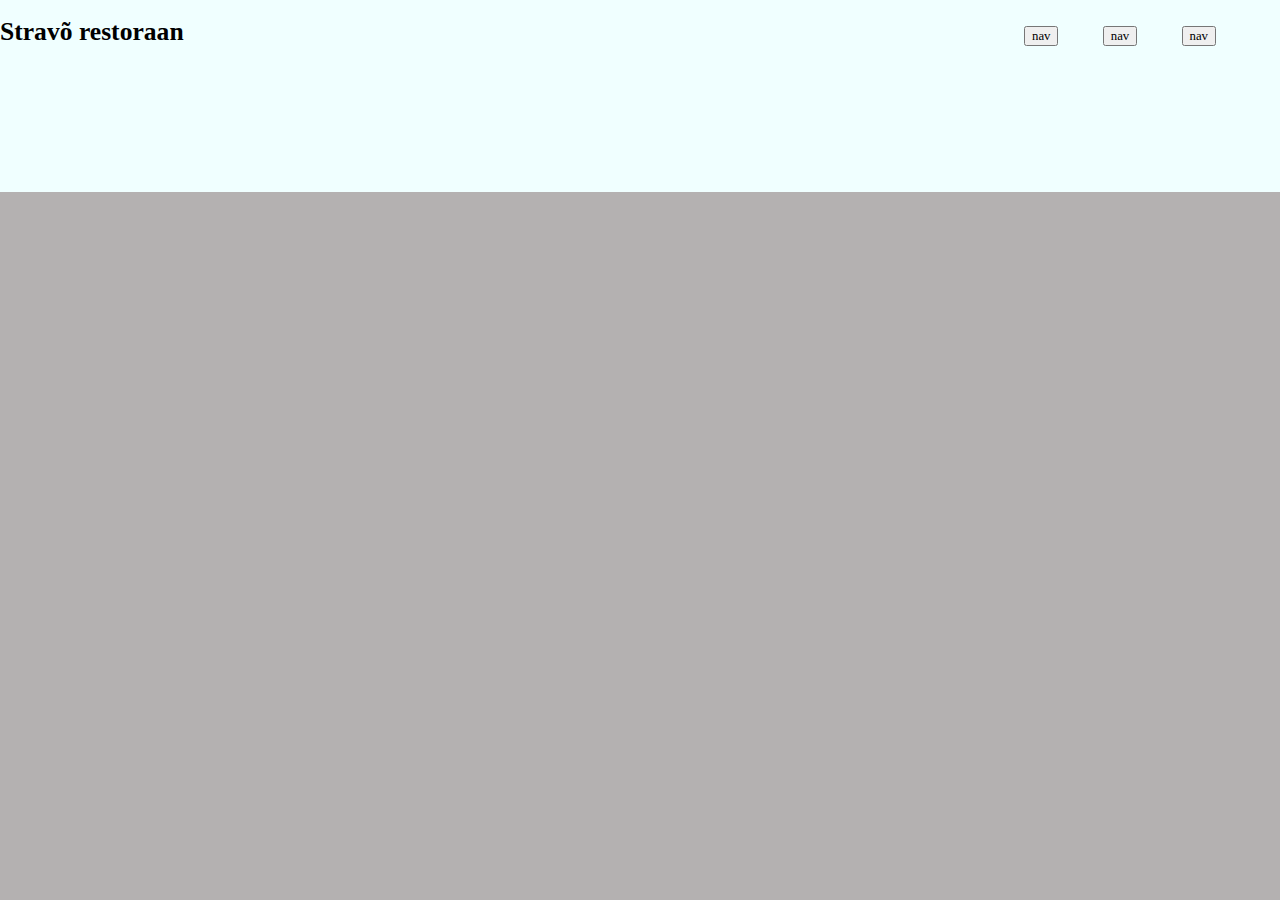
==== pages/info.html @ 5bcd4fba "force start" ====
<!DOCTYPE html>
<html lang="en">
  <head>
    <meta charset="UTF-8" />
    <meta name="viewport" content="width=device-width, initial-scale=1.0" />
    <title>stravõ</title>
    <link rel="stylesheet" href="../css/normalize.css" />
    <link rel="stylesheet" href="../css//header.css" />
    <link rel="stylesheet" href="../css/styleInfo.css" />
  </head>
  <body>
    <header>
      <div class="headerHandler">
        <h1>Stravõ restoraan</h1>
        <nav>
          <div><button class="toSmth" id="pizza">nav</button></div>
          <div><button class="toSmth" id="RENAME_ID">nav</button></div>
          <div><button id="shoper">nav</button></div>
        </nav>
      </div>
    </header>
    <main></main>
    <footer></footer>
  </body>
</html>
---- css/header.css ----
.headerHandler {
    display: flex;
    justify-content: space-between;
    height: 15vw;
    background-color: azure;
}

nav {
    display: flex;
    justify-content: space-between;
    width: 15vw;
    margin: 2vw 5vw 0 0;
}
---- css/styleInfo.css ----
main {
    background-color: #484848;
}

body {
    background-color: #6962627f;
}
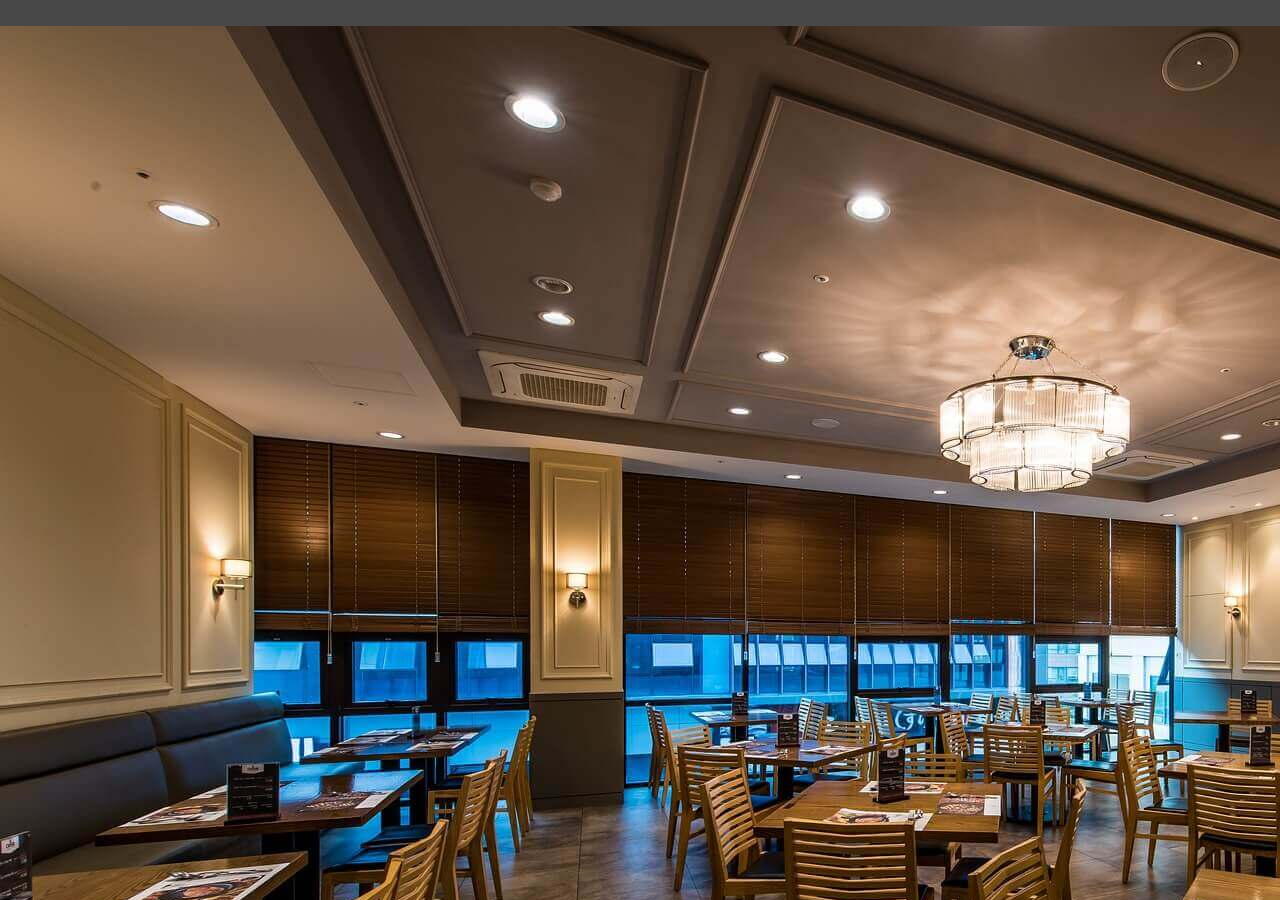
==== commit 6a21f1ac: "React component system" ====
--- a/pages/info.html
+++ b/pages/info.html
@@ -1,25 +1,21 @@
 <!DOCTYPE html>
 <html lang="en">
-  <head>
-    <meta charset="UTF-8" />
-    <meta name="viewport" content="width=device-width, initial-scale=1.0" />
-    <title>stravõ</title>
-    <link rel="stylesheet" href="../css/normalize.css" />
-    <link rel="stylesheet" href="../css//header.css" />
-    <link rel="stylesheet" href="../css/styleInfo.css" />
-  </head>
-  <body>
-    <header>
-      <div class="headerHandler">
-        <h1>Stravõ restoraan</h1>
-        <nav>
-          <div><button class="toSmth" id="pizza">nav</button></div>
-          <div><button class="toSmth" id="RENAME_ID">nav</button></div>
-          <div><button id="shoper">nav</button></div>
-        </nav>
-      </div>
-    </header>
-    <main></main>
-    <footer></footer>
-  </body>
-</html>
+
+<head>
+  <meta charset="UTF-8" />
+  <meta name="viewport" content="width=device-width, initial-scale=1.0" />
+  <title>stravõ</title>
+  <link rel="stylesheet" href="../css/normalize.css" />
+  <link rel="stylesheet" href="../css/globalstyle.css">
+  <link rel="stylesheet" href="../css/header.css" />
+  <link rel="stylesheet" href="../css/styleIndex.css" />
+</head>
+
+<body>
+  <header><!-------header.html-----></header>
+  <main></main>
+  <footer><!-------footer.html-----></footer>
+  <script src="../src/js/componentLoader.js"></script>
+</body>
+
+</html>--- a/css/globalstyle.css
+++ b/css/globalstyle.css
@@ -0,0 +1,36 @@
+div,
+a,
+button,
+nav,
+input {
+    /* border: 2px solid black; use for debug*/
+    border: none;
+    text-decoration: none;
+}
+
+.block {
+    display: flex;
+    justify-content: center;
+}
+
+a {
+    text-decoration: none;
+}
+
+button {
+    background-color: #ffffff00;
+}
+
+main {
+    padding: 0 0 2vw 0;
+}
+
+footer {
+    background-color: #1c1c1c;
+    color: azure;
+}
+
+footer a {
+    text-decoration: underline;
+    color: aqua;
+}--- a/css/header.css
+++ b/css/header.css
@@ -1,13 +1,26 @@
 .headerHandler {
     display: flex;
-    justify-content: space-between;
+    justify-content: space-around;
     height: 15vw;
     background-color: azure;
+    align-items: center;
 }
 
 nav {
     display: flex;
     justify-content: space-between;
-    width: 15vw;
-    margin: 2vw 5vw 0 0;
+    width: 10vw;
+    margin: 2vw 0 0 50vw;
+}
+
+.toSmth>img {
+    width: 2.5vw;
+    border: .15vw solid black;
+    border-radius: .7vw;
+    padding: .5vw;
+}
+
+a {
+    height: 100vw;
+    background-color: #ffffff00;
 }--- a/css/styleIndex.css
+++ b/css/styleIndex.css
@@ -0,0 +1,7 @@
+main {
+    background-color: #484848;
+}
+
+body {
+    background-image: url("../src/img/R.jpg");
+}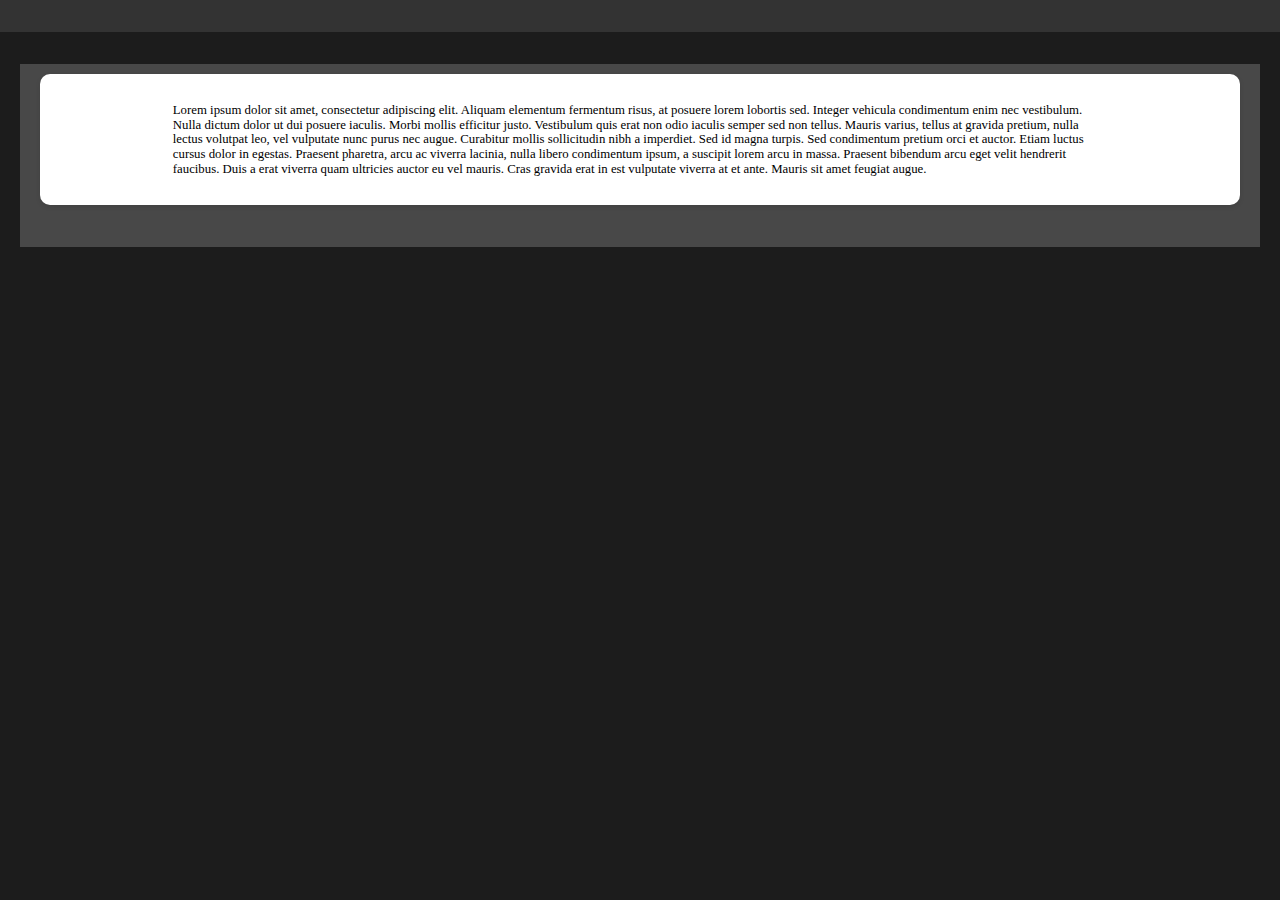
==== commit 36a57a05: "UI bug fix" ====
--- a/pages/info.html
+++ b/pages/info.html
@@ -6,16 +6,37 @@
   <meta name="viewport" content="width=device-width, initial-scale=1.0" />
   <title>stravõ</title>
   <link rel="stylesheet" href="../css/normalize.css" />
-  <link rel="stylesheet" href="../css/globalstyle.css">
+  <link rel="stylesheet" href="../css/globalstyle.css" />
   <link rel="stylesheet" href="../css/header.css" />
   <link rel="stylesheet" href="../css/styleIndex.css" />
+  <link rel="stylesheet" href="../css/animations.css" />
 </head>
 
 <body>
   <header><!-------header.html-----></header>
-  <main></main>
+  <main>
+    <div class="mainInfo">
+      <p>
+        Lorem ipsum dolor sit amet, consectetur adipiscing elit. Aliquam
+        elementum fermentum risus, at posuere lorem lobortis sed. Integer
+        vehicula condimentum enim nec vestibulum. Nulla dictum dolor ut dui
+        posuere iaculis. Morbi mollis efficitur justo. Vestibulum quis erat
+        non odio iaculis semper sed non tellus. Mauris varius, tellus at
+        gravida pretium, nulla lectus volutpat leo, vel vulputate nunc purus
+        nec augue. Curabitur mollis sollicitudin nibh a imperdiet. Sed id
+        magna turpis. Sed condimentum pretium orci et auctor. Etiam luctus
+        cursus dolor in egestas. Praesent pharetra, arcu ac viverra lacinia,
+        nulla libero condimentum ipsum, a suscipit lorem arcu in massa.
+        Praesent bibendum arcu eget velit hendrerit faucibus. Duis a erat
+        viverra quam ultricies auctor eu vel mauris. Cras gravida erat in est
+        vulputate viverra at et ante. Mauris sit amet feugiat augue.
+      </p>
+    </div>
+  </main>
   <footer><!-------footer.html-----></footer>
   <script src="../src/js/componentLoader.js"></script>
+  <script src="../src/jsxByJs/header.js"></script>
+  <script src="../src/jsxByJs/footer.js"></script>
 </body>
 
 </html>--- a/css/globalstyle.css
+++ b/css/globalstyle.css
@@ -11,6 +11,10 @@
 .block {
     display: flex;
     justify-content: center;
+}
+
+body {
+    background-color: #1c1c1c;
 }
 
 a {
--- a/css/header.css
+++ b/css/header.css
@@ -1,26 +1,59 @@
 .headerHandler {
     display: flex;
-    justify-content: space-around;
     height: 15vw;
     background-color: azure;
     align-items: center;
+    max-width: 1200px;
+    margin: 0 auto;
+    padding: 0 20px;
+    justify-content: space-between;
 }
 
 nav {
     display: flex;
     justify-content: space-between;
     width: 10vw;
-    margin: 2vw 0 0 50vw;
 }
 
 .toSmth>img {
     width: 2.5vw;
+    height: auto;
     border: .15vw solid black;
     border-radius: .7vw;
     padding: .5vw;
 }
 
 a {
-    height: 100vw;
     background-color: #ffffff00;
+    color: #000;
+}
+
+header {
+    background-color: #333;
+    color: #fff;
+    padding: 1rem 0;
+}
+
+.headerHandler>a {
+    border-radius: 1vw;
+    background-color: #5bf0a0;
+}
+
+.headerHandler h1 {
+    font-size: 1.8rem;
+}
+
+.headerHandler nav {
+    display: flex;
+    gap: 1rem;
+}
+
+nav div {
+    display: flex;
+    align-items: center;
+}
+
+nav img {
+    width: 30px;
+    height: 30px;
 }--- a/css/styleIndex.css
+++ b/css/styleIndex.css
@@ -2,6 +2,158 @@
     background-color: #484848;
 }
 
-body {
-    background-image: url("../src/img/R.jpg");
+.mainInfo {
+    display: flex;
+    justify-content: center;
+}
+
+.mainInfo>p {
+    width: 80%;
+}
+
+.foodExample {
+    display: flex;
+    justify-content: center;
+}
+
+.foodExample>a {
+    margin: 1vw 1vw;
+}
+
+.foodLine {
+    height: 25vw;
+    border-radius: 1vw;
+}
+
+.toShop {
+    display: flex;
+    justify-content: center;
+}
+
+.toShop>a,
+.toShop>button {
+    display: flex;
+    flex-direction: column;
+    justify-content: center;
+    width: 10vw;
+    height: 3vw;
+    border-radius: 2vw;
+    background-color: #3c7ee8;
+    text-align: center;
+    font-size: 1.3vw;
+}
+
+@media (max-width: 990px) {
+
+    .foodExample {
+        flex-direction: column;
+    }
+
+    * {
+        font-size: 3vw;
+    }
+
+    h2 {
+        text-align: center;
+    }
+
+    h1 {
+        font-size: 3.8vw;
+    }
+
+    nav {
+        justify-content: center;
+        padding: 0 5vw 0 0;
+    }
+
+    .toSmth>img {
+        width: 8vw;
+        margin: 0 1vw;
+    }
+
+    .toShop>a {
+        width: 55vw;
+        height: 14vw;
+        font-size: 7vw;
+    }
+
+    .foodLine {
+        width: 50vw;
+        height: auto;
+    }
+
+    .foodExample {
+        display: flex;
+        flex-direction: column;
+        align-items: center;
+    }
+
+    .foodExample>a {
+        width: 40vw;
+    }
+}
+
+main {
+    max-width: 1200px;
+    margin: 2rem auto;
+    padding: 10px 20px;
+}
+
+.descriptionBlock {
+    background: #ff6347;
+    color: #fff;
+    padding: 2rem;
+    border-radius: 10px;
+    text-align: center;
+    margin-bottom: 2rem;
+}
+
+.descriptionBlock h2 {
+    font-size: 1.5rem;
+}
+
+.mainInfo {
+    margin-bottom: 2rem;
+    padding: 1rem;
+    background-color: #fff;
+    border-radius: 10px;
+    box-shadow: 0 2px 5px rgba(0, 0, 0, 0.1);
+}
+
+.foodExample {
+    display: flex;
+    justify-content: space-around;
+    gap: 1rem;
+    margin-bottom: 2rem;
+}
+
+.foodExample a {
+    flex: 1;
+    text-align: center;
+}
+
+.foodExample img {
+    width: 100%;
+    border-radius: 10px;
+    transition: transform 0.3s;
+}
+
+.foodExample img:hover {
+    transform: scale(1.05);
+}
+
+.toShop a {
+    display: inline-block;
+    padding: 0.8rem 1.5rem;
+    background-color: #ff6347;
+    color: #fff;
+    font-weight: bold;
+    border-radius: 5px;
+    text-align: center;
+    box-shadow: 0 2px 5px rgba(0, 0, 0, 0.1);
+    transition: background-color 0.3s;
+}
+
+.toShop a:hover {
+    background-color: #e55340;
 }--- a/css/animations.css
+++ b/css/animations.css
@@ -0,0 +1,32 @@
+header * {
+    transition: all .3s;
+}
+
+a:hover {
+    box-shadow: 19px -9px 32px -9px rgba(0, 0, 0, 0.8);
+    -webkit-box-shadow: 19px -9px 32px -9px rgba(0, 0, 0, 0.8);
+    -moz-box-shadow: 19px -9px 32px -9px rgba(0, 0, 0, 0.8);
+}
+
+header a:hover {
+    box-shadow: none;
+    color: rgb(50, 81, 81);
+}
+
+.headerHandler>a:hover {
+    background-color: #a06d6d;
+}
+
+@keyframes fadeIn {
+    from {
+        opacity: 0;
+    }
+
+    to {
+        opacity: 1;
+    }
+}
+
+body {
+    animation: fadeIn 1s ease-in-out;
+}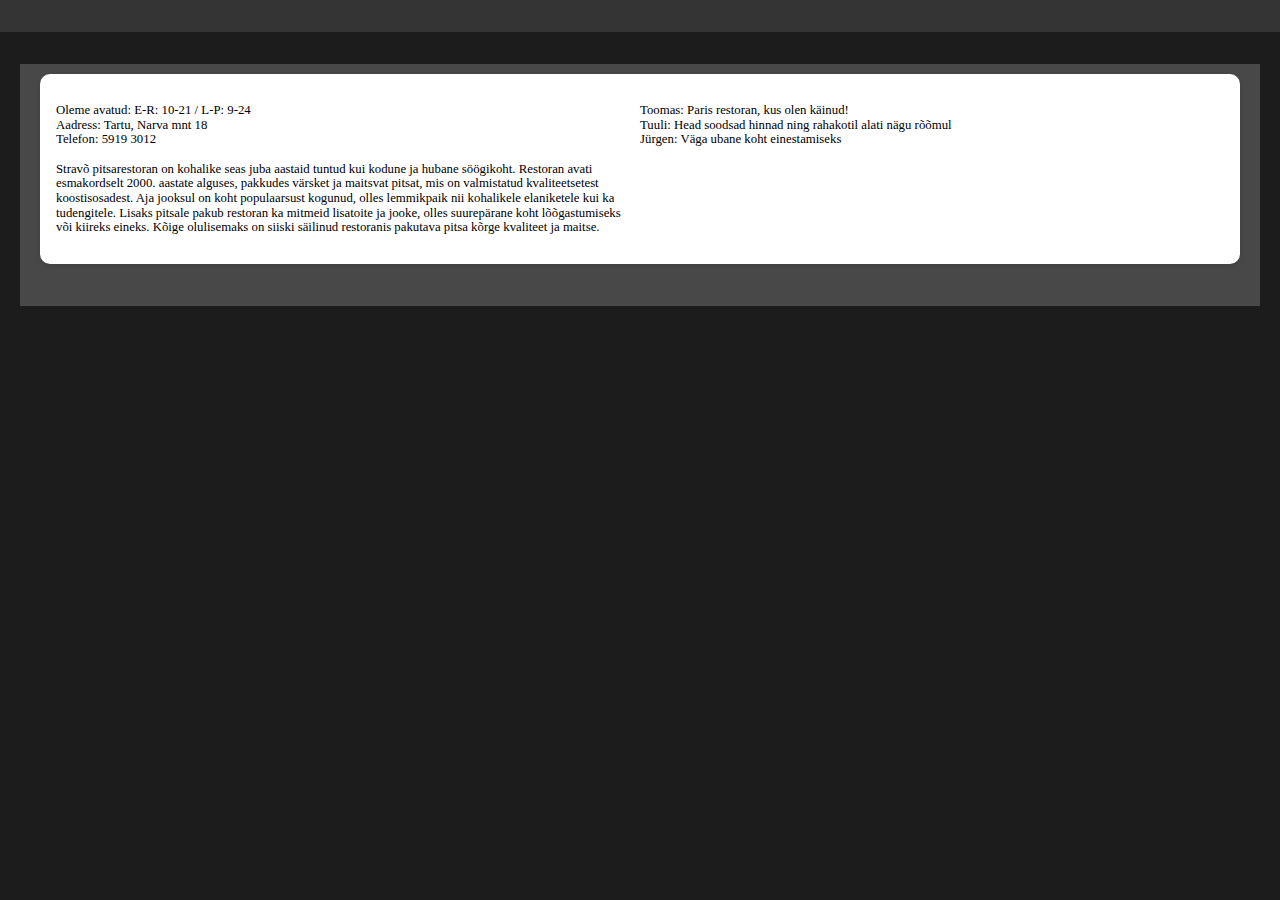
==== commit 4f63aca7: "Viimane leht" ====
--- a/pages/info.html
+++ b/pages/info.html
@@ -17,19 +17,21 @@
   <main>
     <div class="mainInfo">
       <p>
-        Lorem ipsum dolor sit amet, consectetur adipiscing elit. Aliquam
-        elementum fermentum risus, at posuere lorem lobortis sed. Integer
-        vehicula condimentum enim nec vestibulum. Nulla dictum dolor ut dui
-        posuere iaculis. Morbi mollis efficitur justo. Vestibulum quis erat
-        non odio iaculis semper sed non tellus. Mauris varius, tellus at
-        gravida pretium, nulla lectus volutpat leo, vel vulputate nunc purus
-        nec augue. Curabitur mollis sollicitudin nibh a imperdiet. Sed id
-        magna turpis. Sed condimentum pretium orci et auctor. Etiam luctus
-        cursus dolor in egestas. Praesent pharetra, arcu ac viverra lacinia,
-        nulla libero condimentum ipsum, a suscipit lorem arcu in massa.
-        Praesent bibendum arcu eget velit hendrerit faucibus. Duis a erat
-        viverra quam ultricies auctor eu vel mauris. Cras gravida erat in est
-        vulputate viverra at et ante. Mauris sit amet feugiat augue.
+        Oleme avatud: E-R: 10-21 / L-P: 9-24
+        <br>
+        Aadress: Tartu, Narva mnt 18
+        <br>
+        Telefon: 5919 3012
+        <br>
+        <br>
+        Stravõ pitsarestoran on kohalike seas juba aastaid tuntud kui kodune ja hubane söögikoht. Restoran avati esmakordselt 2000. aastate alguses, pakkudes värsket ja maitsvat pitsat, mis on valmistatud kvaliteetsetest koostisosadest. Aja jooksul on koht populaarsust kogunud, olles lemmikpaik nii kohalikele elaniketele kui ka tudengitele. Lisaks pitsale pakub restoran ka mitmeid lisatoite ja jooke, olles suurepärane koht lõõgastumiseks või kiireks eineks. Kõige olulisemaks on siiski säilinud restoranis pakutava pitsa kõrge kvaliteet ja maitse.
+      </p>
+      <p>
+        Toomas: Paris restoran, kus olen käinud!
+        <br>
+        Tuuli: Head soodsad hinnad ning rahakotil alati nägu rõõmul
+        <br>
+        Jürgen: Väga ubane koht einestamiseks
       </p>
     </div>
   </main>
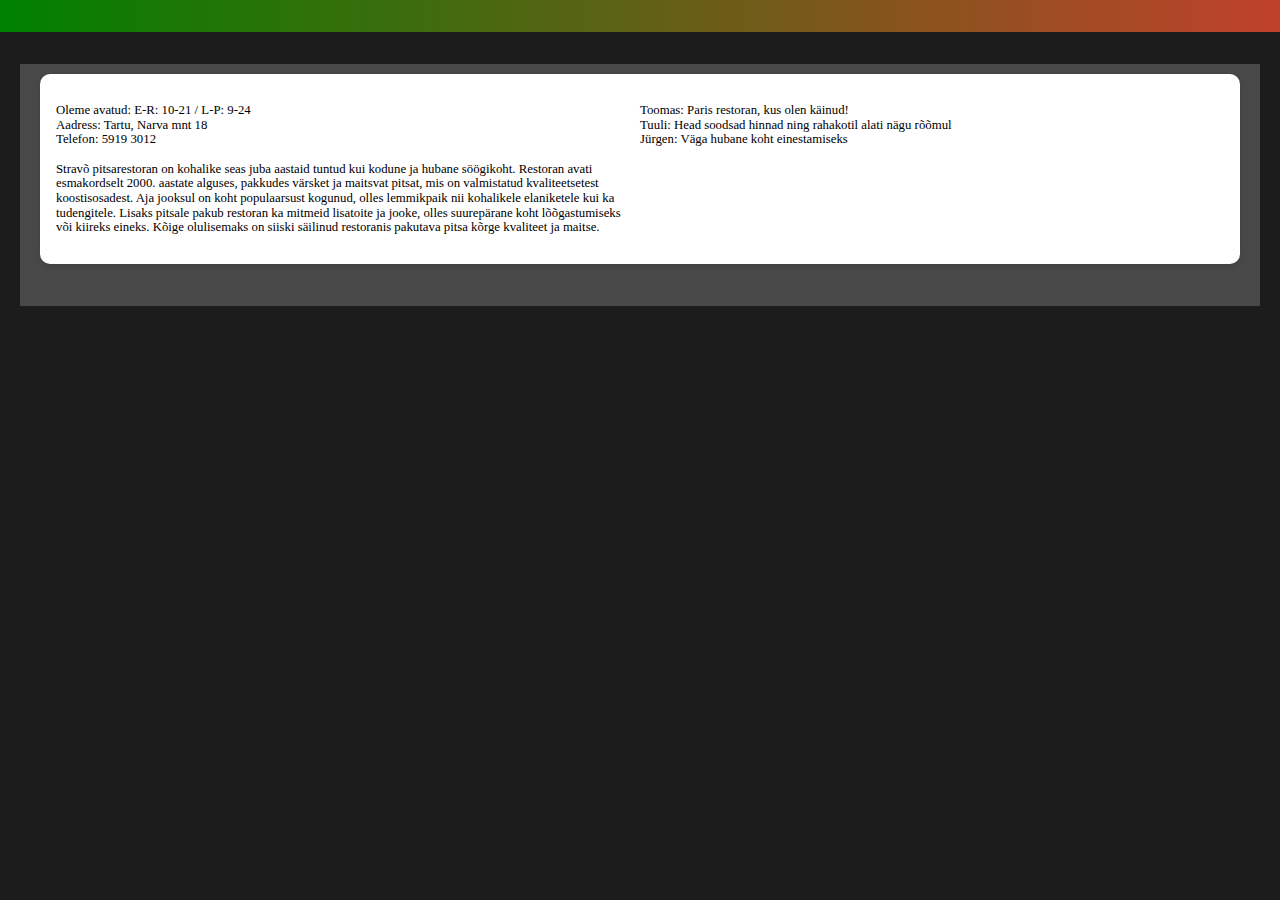
==== commit 6985a91d: "added logo" ====
--- a/pages/info.html
+++ b/pages/info.html
@@ -31,7 +31,7 @@
         <br>
         Tuuli: Head soodsad hinnad ning rahakotil alati nägu rõõmul
         <br>
-        Jürgen: Väga ubane koht einestamiseks
+        Jürgen: Väga hubane koht einestamiseks
       </p>
     </div>
   </main>
--- a/css/header.css
+++ b/css/header.css
@@ -1,12 +1,16 @@
+@import url('https://fonts.googleapis.com/css2?family=Cookie&family=Dancing+Script:wght@400..700&display=swap');
+
 .headerHandler {
     display: flex;
     height: 15vw;
-    background-color: azure;
+    background-color: rgb(255, 255, 255);
     align-items: center;
     max-width: 1200px;
     margin: 0 auto;
     padding: 0 20px;
+    border-radius: .5vw;
     justify-content: space-between;
+    font-family: "Dancing Script", cursive;
 }
 
 nav {
@@ -17,10 +21,15 @@
 
 .toSmth>img {
     width: 2.5vw;
-    height: auto;
+    height: 2.5vw;
     border: .15vw solid black;
     border-radius: .7vw;
     padding: .5vw;
+}
+
+.toSmth:hover {
+    transition: 0.2s;
+    transform: scale(1.15);
 }
 
 a {
@@ -29,18 +38,17 @@
 }
 
 header {
-    background-color: #333;
+    background-image: linear-gradient(to right, green, #c0412b);
     color: #fff;
     padding: 1rem 0;
 }
 
-.headerHandler>a {
-    border-radius: 1vw;
-    background-color: #5bf0a0;
-}
-
-.headerHandler h1 {
-    font-size: 1.8rem;
+.headerHandler>a,
+.headerHandler>a>img {
+    height: auto;
+    width: auto;
+    max-width: 16vw;
+    max-height: 8vw;
 }
 
 .headerHandler nav {
--- a/css/animations.css
+++ b/css/animations.css
@@ -13,10 +13,6 @@
     color: rgb(50, 81, 81);
 }
 
-.headerHandler>a:hover {
-    background-color: #a06d6d;
-}
-
 @keyframes fadeIn {
     from {
         opacity: 0;
